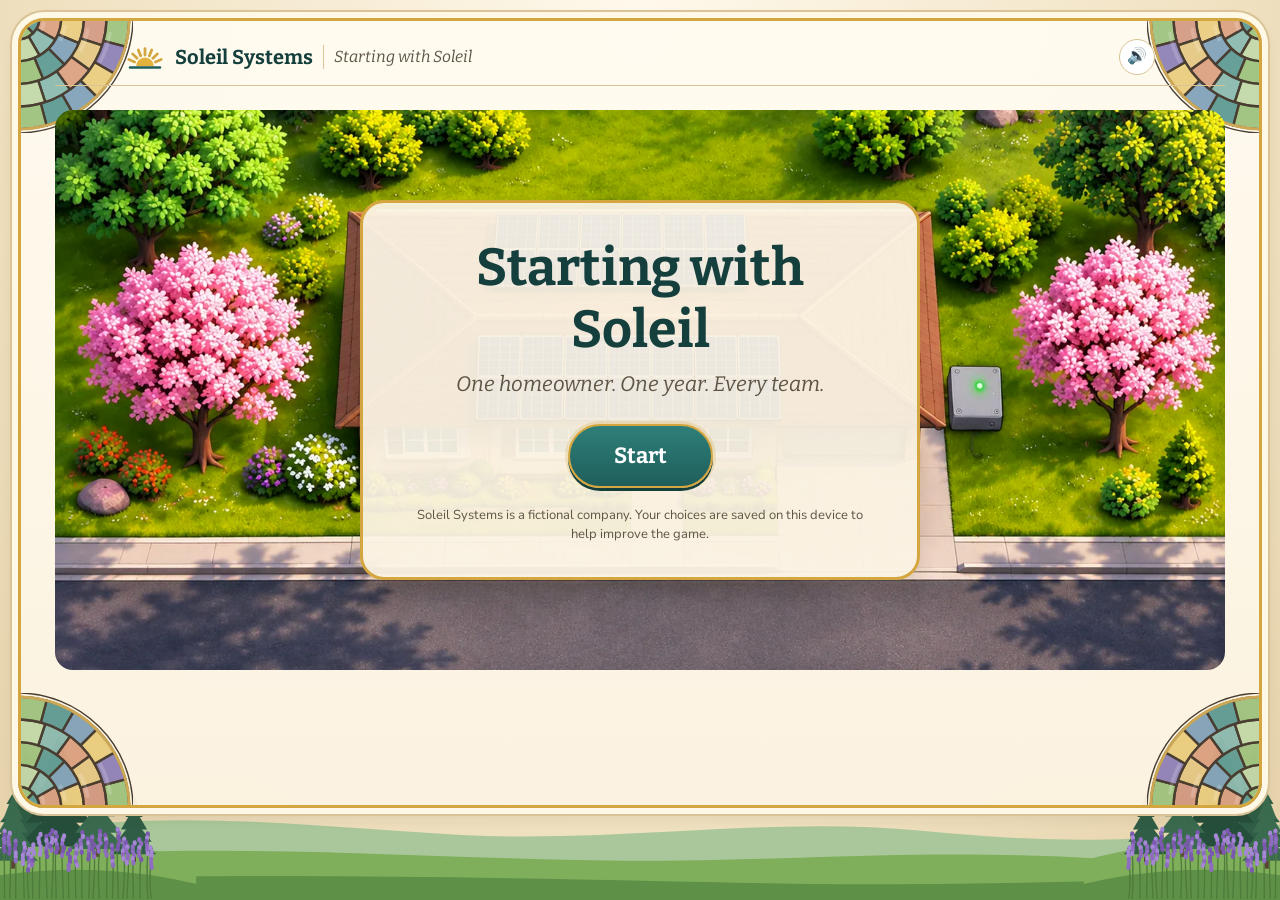
==== index.html @ 427cc626 "Starting with Soleil v0.2: playable prototype with final art and audio Incremental reveal, scaffoldi" ====
<!doctype html>
<html lang="en">
<head>
<meta charset="utf-8">
<meta name="viewport" content="width=device-width, initial-scale=1">
<title>Starting with Soleil</title>
<meta name="description" content="A learning game about frontline onboarding: one homeowner, one year, every team. Soleil Systems is a fictional company.">
<meta property="og:title" content="Starting with Soleil">
<meta property="og:description" content="One homeowner. One year. Every team. A learning game prototype.">
<meta property="og:image" content="assets/art/house-spring-fixed.webp">
<link rel="icon" href="assets/ui/mark.svg">
<link rel="preconnect" href="https://fonts.googleapis.com">
<link rel="preconnect" href="https://fonts.gstatic.com" crossorigin>
<link href="https://fonts.googleapis.com/css2?family=Bitter:ital,wght@0,600;0,700;1,500&family=Nunito+Sans:wght@400;600;700;800&display=swap" rel="stylesheet">
<link rel="stylesheet" href="css/style.css">
</head>
<body>
<div id="app" aria-live="polite"></div>
<noscript>This game needs JavaScript.</noscript>
<script src="js/config.js"></script>
<script src="js/tracker.js"></script>
<script src="js/content.js"></script>
<script src="js/game.js"></script>
</body>
</html>
---- css/style.css ----
/* Starting with Soleil — storybook look: parchment, stained-glass corners, teal and gold. */
:root {
  --teal: #1F5E5B; --teal-2: #2B7C76; --teal-dk: #143F3D;
  --gold: #D4A640; --gold-2: #E9C66A; --gold-dk: #A97E24;
  --paper: #FBF4E4; --paper-2: #F3E6C9; --paper-3: #EAD8B0;
  --ink: #2E2A24; --ink-2: #5E5546; --line: #D9C397;
  --good: #3E8E5A; --bad: #B4493A; --info: #7A6E5A; --missed: #9A6B2F;
  --role: var(--teal-2);
  --serif: 'Bitter', Georgia, 'Times New Roman', serif;
  --sans: 'Nunito Sans', 'Segoe UI', system-ui, sans-serif;
  --shadow: 0 6px 18px rgba(70, 50, 20, .14);
}
* { box-sizing: border-box; }
[hidden] { display: none !important; }
html, body { margin: 0; min-height: 100%; }
body {
  font-family: var(--sans); color: var(--ink); font-size: 16px; line-height: 1.45;
  background: radial-gradient(ellipse at 50% 0%, #FFF9EC 0%, #F1E3C4 60%, #E5D1A8 100%) fixed;
}
img { max-width: 100%; }
button { font: inherit; color: inherit; }
h1, h2, h3, h4 { font-family: var(--serif); color: var(--teal-dk); margin: 0; line-height: 1.2; }
.fine { font-size: 13px; color: var(--ink-2); }
.kicker { font-family: var(--serif); text-transform: uppercase; letter-spacing: .12em; font-size: 13px; color: var(--gold-dk); margin: 0 0 4px; font-weight: 700; }
.sub { color: var(--ink-2); margin: 6px 0 0; }

/* ---------- frame ---------- */
#app { position: relative; min-height: 100vh; padding: 18px 18px 90px; }
.frame {
  position: relative; z-index: 1; max-width: 1280px; margin: 0 auto; min-height: calc(100vh - 110px);
  background: linear-gradient(180deg, rgba(255, 251, 240, .96), rgba(251, 243, 226, .96));
  border: 3px solid var(--gold); border-radius: 26px; box-shadow: 0 0 0 6px #fff8e6, 0 0 0 8px var(--line), var(--shadow);
  padding: 14px 34px 70px; overflow: hidden;
}
.glass { position: absolute; width: 118px; height: 118px; background: url(../assets/ui/glass-corner.svg) no-repeat 0 0 / contain; pointer-events: none; z-index: 0; opacity: .92; }
.glass.tl { left: -6px; top: -6px; }
.glass.tr { right: -6px; top: -6px; transform: scaleX(-1); }
.glass.bl { left: -6px; bottom: -6px; transform: scaleY(-1); }
.glass.br { right: -6px; bottom: -6px; transform: scale(-1, -1); }
.landscape { position: fixed; left: 0; right: 0; bottom: 0; height: 170px; z-index: 0; pointer-events: none;
  background: url(../assets/ui/hills.svg) no-repeat center bottom / 100% 62%; }
.landscape::before, .landscape::after { content: ''; position: absolute; inset: 0; background: url(../assets/ui/landscape.svg) no-repeat left bottom / auto 100%; }
.landscape::after { transform: scaleX(-1); }
.content { position: relative; z-index: 1; padding-top: 10px; }

.topbar { position: relative; z-index: 2; display: flex; align-items: center; justify-content: space-between; padding: 4px 70px 10px; border-bottom: 1px solid var(--line); margin-bottom: 14px; }
.brand { display: flex; align-items: center; gap: 10px; }
.brand img { width: 40px; }
.brand b { font-family: var(--serif); font-size: 20px; color: var(--teal-dk); }
.brand span { font-family: var(--serif); font-style: italic; color: var(--ink-2); border-left: 1px solid var(--line); padding-left: 10px; }
.topright { display: flex; gap: 10px; align-items: center; }
.season-pill { display: inline-flex; align-items: center; gap: 8px; padding: 5px 14px 5px 6px; border-radius: 999px; background: var(--teal); color: #fff; font-family: var(--serif); font-weight: 700; letter-spacing: .06em; text-transform: uppercase; font-size: 13px; border: 2px solid var(--gold); }
.season-pill img { width: 26px; height: 26px; }
.iconbtn { border: 1px solid var(--line); background: #fff; border-radius: 999px; width: 36px; height: 36px; cursor: pointer; }

/* ---------- buttons ---------- */
.btn { display: inline-flex; align-items: center; justify-content: center; gap: 8px; border: 2px solid var(--gold); background: #FFF6DD; color: var(--teal-dk);
  font-family: var(--serif); font-weight: 700; font-size: 17px; padding: 10px 24px; border-radius: 999px; cursor: pointer; text-decoration: none; box-shadow: 0 2px 0 var(--gold-dk); }
.btn.primary { background: linear-gradient(180deg, #2E7F78, var(--teal)); color: #fff; box-shadow: 0 3px 0 var(--teal-dk), 0 0 0 3px rgba(212, 166, 64, .25); }
.btn.big { font-size: 22px; padding: 14px 44px; }
.btn:hover:not(:disabled) { filter: brightness(1.06); }
.btn:disabled { opacity: .45; cursor: not-allowed; box-shadow: none; }
.btn:focus-visible, button:focus-visible { outline: 3px solid var(--gold); outline-offset: 2px; }

/* ---------- rings (gold portrait frames) ---------- */
.ring { width: 120px; height: 120px; border-radius: 50%; padding: 5px; background: conic-gradient(from 0deg, var(--gold-2), var(--gold-dk), var(--gold-2), var(--gold-dk), var(--gold-2)); box-shadow: var(--shadow); flex: none; }
.ring img { width: 100%; height: 100%; border-radius: 50%; object-fit: cover; display: block; background: #9DB58A; }
.ring.big { width: 240px; height: 240px; }
.ring.sm { width: 64px; height: 64px; padding: 3px; }

/* ---------- title / intro ---------- */
.screen { animation: fade .35s ease; }
@keyframes fade { from { opacity: 0; transform: translateY(6px); } to { opacity: 1; transform: none; } }
.title-screen { position: relative; display: grid; place-items: center; min-height: 560px; }
.title-art { position: absolute; inset: 0; border-radius: 18px; overflow: hidden; }
.title-art img { width: 100%; height: 100%; object-fit: cover; filter: saturate(1.05); }
.title-card { position: relative; text-align: center; background: rgba(251, 244, 228, .94); border: 3px solid var(--gold); border-radius: 24px; padding: 34px 48px; max-width: 560px; box-shadow: var(--shadow); }
.title-card h1 { font-size: 52px; }
.title-card .tag { font-family: var(--serif); font-style: italic; font-size: 21px; color: var(--ink-2); margin: 8px 0 24px; }
.title-card .fine { margin: 18px 0 0; }
.welcome { max-width: 720px; margin: 40px auto; text-align: center; }
.welcome h2 { font-size: 38px; }
.welcome .lead { font-size: 20px; margin: 16px 0 26px; }
.goal { display: flex; gap: 18px; align-items: center; text-align: left; background: #fff; border: 2px solid var(--line); border-radius: 18px; padding: 18px 22px; margin-bottom: 28px; }
.goal img { width: 72px; }
.goal p { margin: 0; font-size: 18px; }

.teams { text-align: center; }
.teams h2 { font-size: 34px; }
.team-ring { position: relative; width: min(1000px, 100%); height: 480px; margin: 16px auto 8px; }
.team-house { position: absolute; left: 50%; top: 50%; width: 330px; height: 330px; transform: translate(-50%, -50%); border-radius: 50%; overflow: hidden; border: 6px solid var(--gold); box-shadow: var(--shadow); }
.team-house img { width: 100%; height: 100%; object-fit: cover; }
.team-badge { position: absolute; width: 150px; display: flex; flex-direction: column; align-items: center; gap: 6px; border: none; background: none; cursor: pointer; filter: grayscale(.8) opacity(.6); transition: .25s; }
.team-badge img { width: 96px; height: 96px; border-radius: 50%; box-shadow: var(--shadow); transition: .25s; }
.team-badge span { background: #fff; border: 2px solid var(--line); border-radius: 999px; padding: 3px 12px; font-family: var(--serif); font-weight: 700; font-size: 14px; color: var(--teal-dk); }
.team-badge.seen { filter: none; }
.team-badge.on img { transform: scale(1.12); box-shadow: 0 0 0 5px var(--role), 0 0 24px var(--role); }
.team-badge.on span { border-color: var(--role); }
.t0 { left: 8%; top: 0; } .t1 { left: 0; top: 36%; } .t2 { left: 64%; top: -2%; } .t3 { left: 8%; bottom: 0; } .t4 { left: 64%; bottom: 0; }
.team-info { position: absolute; right: 0; top: 34%; width: 230px; text-align: left; background: #fff; border: 3px solid var(--role); border-radius: 16px; padding: 14px 16px; box-shadow: var(--shadow); animation: fade .25s; }
.team-info h3 { color: var(--role); font-size: 21px; }
.team-info p { margin: 6px 0 0; }
.team-info .touch { border-top: 1px solid var(--line); padding-top: 6px; }
.team-foot { display: inline-flex; gap: 18px; align-items: center; background: #fff; border: 2px solid var(--line); border-radius: 999px; padding: 8px 10px 8px 20px; }
.pips { display: flex; gap: 6px; }
.pips i { width: 16px; height: 16px; border-radius: 50%; border: 2px solid var(--gold-dk); }
.pips i.on { background: #E0703D; border-color: #E0703D; }

.meet-dana { display: flex; gap: 44px; align-items: center; max-width: 900px; margin: 40px auto; }
.meet-dana h2 { font-size: 36px; }
.meet-dana .addr { display: flex; align-items: center; gap: 8px; font-weight: 700; color: var(--ink-2); }
.meet-dana .addr img { width: 28px; }
.meet-dana p { font-size: 18px; }
.meet-dana .watch { background: #fff; border-left: 4px solid var(--gold); padding: 10px 14px; border-radius: 8px; font-size: 16px; }

.season-card { text-align: center; max-width: 760px; margin: 40px auto; }
.season-card .season-icon { width: 110px; }
.season-card h2 { font-size: 40px; margin-bottom: 20px; }
.relay { display: flex; flex-wrap: wrap; gap: 10px; justify-content: center; align-items: center; margin-bottom: 18px; }
.relay span { display: inline-flex; align-items: center; gap: 8px; background: #fff; border: 2px solid var(--role); border-radius: 999px; padding: 4px 14px 4px 4px; font-weight: 700; }
.relay img { width: 38px; }
.relay b { color: var(--gold-dk); font-size: 22px; }
.season-card .btn { margin-top: 14px; }

/* ---------- play screen ---------- */
.stephead { display: flex; flex-wrap: wrap; gap: 10px; align-items: center; }
.role-pill, .date-pill, .pressure { display: inline-flex; align-items: center; gap: 8px; border-radius: 999px; font-weight: 700; padding: 4px 14px 4px 4px; }
.role-pill { background: #fff; border: 3px solid var(--role); font-family: var(--serif); font-size: 17px; color: var(--teal-dk); }
.role-pill img { width: 40px; height: 40px; }
.date-pill { background: var(--teal-dk); color: #fff; border: 2px solid var(--gold); }
.date-pill img, .pressure img { width: 28px; height: 28px; }
.pressure { background: #FFF0D6; border: 2px dashed var(--gold-dk); color: #7A4E12; }
.steps { margin-left: auto; display: flex; gap: 6px; }
.steps i { width: 16px; height: 16px; border-radius: 50%; border: 2px solid var(--teal); background: #fff; }
.steps i.done { background: var(--teal); }
.steps i.now { background: var(--gold); border-color: var(--gold-dk); box-shadow: 0 0 0 3px rgba(212, 166, 64, .3); }
.step-title { font-size: 26px; margin: 10px 0 12px; }

.stage { display: grid; grid-template-columns: minmax(0, 1.65fr) minmax(280px, 1fr); gap: 16px; }
.scene { position: relative; border-radius: 18px; overflow: hidden; border: 3px solid var(--gold); box-shadow: var(--shadow); aspect-ratio: 16 / 9; background: #b8cf9a; }
.scene .house { width: 100%; height: 100%; object-fit: cover; display: block; }
.hotspot { position: absolute; width: 54px; height: 54px; transform: translate(-50%, -50%); border: none; background: none; cursor: pointer; }
.hotspot i { position: absolute; inset: 0; border-radius: 50%; border: 4px solid #fff; box-shadow: 0 0 0 3px var(--gold), 0 0 18px #fff; animation: pulse 1.6s infinite; }
.hotspot.seen i { animation: none; opacity: .55; }
@keyframes pulse { 0%, 100% { transform: scale(.85); opacity: 1; } 50% { transform: scale(1.15); opacity: .6; } }
.viewer { position: absolute; inset: 0; display: flex; align-items: center; justify-content: center; padding: 18px; background: rgba(40, 32, 20, .28); }
.paper { position: relative; width: min(560px, 100%); max-height: 100%; overflow: auto; background: var(--paper); border: 2px solid var(--gold); border-radius: 16px; padding: 18px 20px; box-shadow: 0 10px 30px rgba(0, 0, 0, .25); animation: fade .2s; }
.paper h3 { display: flex; align-items: center; gap: 10px; font-size: 20px; margin-bottom: 10px; }
.paper h3 img { width: 36px; }
.paper p { margin: 6px 0; }
.paper .x { position: absolute; right: 10px; top: 8px; border: none; background: none; font-size: 28px; line-height: 1; cursor: pointer; color: var(--ink-2); }
.doc { background: #fff; border: 1px solid var(--line); border-radius: 10px; padding: 10px 14px; }
.doc h4 { font-size: 15px; color: var(--ink-2); margin-bottom: 4px; }
.clueimg { display: block; width: 100%; border-radius: 10px; border: 1px solid var(--line); margin: 4px 0 8px; }
.clueimg.small { width: 220px; margin-top: 10px; }
.clueimg.face { width: 72px; height: 72px; border-radius: 50%; object-fit: cover; float: right; margin: 0 0 6px 10px; border: 3px solid var(--gold); }
blockquote { margin: 0; font-family: var(--serif); font-style: italic; font-size: 17px; background: #fff; border-left: 4px solid var(--gold); border-radius: 8px; padding: 10px 14px; }
.chart { display: flex; gap: 8px; align-items: flex-end; height: 120px; padding: 8px 6px 0; background: #fff; border: 1px solid var(--line); border-radius: 10px; }
.chart .bar { flex: 1; height: 100%; display: flex; flex-direction: column; justify-content: flex-end; align-items: center; }
.chart .bar span { width: 70%; background: var(--teal-2); border-radius: 4px 4px 0 0; }
.chart .bar span.zero { background: var(--bad); }
.chart .bar span.low { background: #E0A43A; }
.chart em { font-style: normal; font-size: 12px; color: var(--ink-2); height: 18px; }
.unit { font-size: 12px; color: var(--ink-2); margin: 2px 0 8px !important; }
.week { display: grid; grid-template-columns: repeat(5, 1fr); gap: 6px; margin-bottom: 10px; }
.week > div { background: #fff; border: 1px solid var(--line); border-radius: 8px; padding: 6px; min-height: 64px; font-size: 13px; }
.week > div.today { border: 2px solid var(--teal); }
.week b { display: block; }
.slot { display: inline-block; margin-top: 6px; background: var(--teal-2); color: #fff; border-radius: 6px; padding: 1px 8px; font-weight: 700; }
.people { display: grid; grid-template-columns: 1fr 1fr; gap: 10px; }
.people > div { display: flex; gap: 10px; align-items: center; background: #fff; border: 1px solid var(--line); border-radius: 10px; padding: 8px; }
.people .clueimg { width: 64px; border: none; margin: 0; }
.people p { margin: 0; font-size: 14px; }

.call-view .callhead { display: flex; gap: 12px; align-items: center; margin-bottom: 10px; }
.call-view .callhead small { display: block; color: var(--good); font-weight: 700; }
.wave { display: flex; align-items: center; gap: 12px; background: #fff; border: 1px solid var(--line); border-radius: 999px; padding: 6px 14px 6px 6px; }
.wave .play { width: 38px; height: 38px; border-radius: 50%; border: none; background: var(--teal); color: #fff; cursor: pointer; flex: none; }
.bars { display: flex; gap: 3px; align-items: center; height: 30px; flex: 1; }
.bars i { flex: 1; background: var(--teal-2); border-radius: 2px; height: 30%; }
.talking .bars i { animation: talk .9s ease-in-out infinite; }
.bars i:nth-child(3n) { animation-delay: -.3s; } .bars i:nth-child(4n) { animation-delay: -.6s; } .bars i:nth-child(5n) { animation-delay: -.15s; }
@keyframes talk { 0%, 100% { height: 20%; } 50% { height: 95%; } }
.skip { border: none; background: none; color: var(--ink-2); text-decoration: underline; cursor: pointer; font-size: 13px; }
.quote { font-family: var(--serif); font-style: italic; font-size: 17px; margin-top: 12px !important; }

/* Dana's panel */
.dana-panel { background: #fff; border: 2px solid var(--line); border-radius: 18px; padding: 14px; display: flex; flex-direction: column; gap: 12px; box-shadow: var(--shadow); }
.who { display: flex; gap: 14px; align-items: center; }
.who .ring { width: 104px; height: 104px; }
.who h3 { font-size: 22px; }
.who p { display: flex; align-items: center; gap: 6px; margin: 3px 0 0; font-size: 14px; color: var(--ink-2); }
.who p img { width: 24px; }
.meters { display: grid; grid-template-columns: 1fr auto; gap: 12px; align-items: end; border-top: 1px solid var(--line); padding-top: 10px; }
.meters span { font-size: 12px; text-transform: uppercase; letter-spacing: .06em; color: var(--ink-2); font-weight: 700; display: block; }
.moodbar { height: 12px; border-radius: 999px; background: #EFE3C8; overflow: hidden; margin: 4px 0; }
.moodbar i { display: block; height: 100%; background: linear-gradient(90deg, #C9563F, #E0A43A 45%, #6BAA5A); border-radius: 999px; }
.mood b { font-family: var(--serif); }
.days { text-align: right; }
.days b { font-family: var(--serif); font-size: 30px; color: var(--teal-dk); }
.phone { border-top: 1px solid var(--line); padding-top: 10px; }
.phone .label, .phone .quiet { display: flex; align-items: center; gap: 6px; margin: 0 0 6px; font-size: 13px; color: var(--ink-2); font-weight: 700; }
.phone img { width: 24px; }
.sms { background: #E7F1EE; border-radius: 14px 14px 14px 4px; padding: 6px 12px; margin-bottom: 6px; font-size: 14px; }
.sms small { display: block; color: var(--ink-2); font-size: 11px; }

/* desk: case file + actions */
.desk { display: grid; grid-template-columns: minmax(260px, 1fr) minmax(0, 1.65fr); gap: 16px; margin-top: 16px; }
.casefile, .tray { position: relative; background: #fff; border: 2px solid var(--line); border-radius: 18px; padding: 14px; box-shadow: var(--shadow); }
.casefile h4, .tray h4 { font-size: 17px; margin-bottom: 8px; }
.start-item { display: flex; align-items: center; gap: 12px; width: 100%; text-align: left; border: 3px solid var(--gold); border-radius: 16px; background: linear-gradient(180deg, #2E7F78, var(--teal)); color: #fff; padding: 10px 14px; cursor: pointer; box-shadow: 0 3px 0 var(--teal-dk); }
.start-item img { width: 52px; }
.start-item b { font-family: var(--serif); font-size: 19px; display: block; }
.start-item small { opacity: .9; }
.start-item:not(.opened) { animation: nudge 1.4s ease-in-out infinite; }
.start-item.call:not(.opened) img { animation: shake .5s ease-in-out infinite; }
@keyframes nudge { 0%, 100% { box-shadow: 0 3px 0 var(--teal-dk), 0 0 0 0 rgba(212, 166, 64, .6); } 50% { box-shadow: 0 3px 0 var(--teal-dk), 0 0 0 8px rgba(212, 166, 64, 0); } }
@keyframes shake { 0%, 100% { transform: rotate(0); } 25% { transform: rotate(-12deg); } 75% { transform: rotate(12deg); } }
.start-item.opened { background: #F3F8F6; color: var(--teal-dk); box-shadow: none; border-width: 2px; padding: 6px 10px; }
.start-item.opened img { width: 36px; }
.start-item.opened b { font-size: 16px; }
.clues { display: flex; flex-direction: column; gap: 8px; margin-top: 10px; }
.clue { position: relative; display: flex; align-items: center; gap: 10px; border: 2px solid var(--line); border-radius: 12px; background: #FFFBF0; padding: 6px 10px; cursor: pointer; text-align: left; font-weight: 700; animation: fade .3s; }
.clue img { width: 36px; }
.clue em { font-style: normal; font-size: 11px; text-transform: uppercase; letter-spacing: .06em; color: var(--ink-2); border: 1px solid var(--line); border-radius: 999px; padding: 0 8px; }
.clue .newtag { display: none; margin-left: auto; font-style: normal; font-size: 11px; font-weight: 800; color: #fff; background: #E0703D; border-radius: 999px; padding: 1px 8px; }
.clue.new .newtag { display: inline-block; }
.clue.on { border-color: var(--teal); background: #EAF4F1; }
.tip { display: flex; gap: 10px; align-items: flex-start; margin-top: 10px; background: #FFF6DD; border: 2px solid var(--gold); border-radius: 14px; padding: 10px; animation: fade .3s; }
.tip img { width: 56px; height: 56px; border-radius: 50%; object-fit: cover; border: 2px solid var(--gold); flex: none; background: #fff; }
.tip b { display: block; font-family: var(--serif); }
.tip small { color: var(--ink-2); }
.tip p { margin: 4px 0 0; font-style: italic; }
.ask { margin-top: 10px; border: 2px dashed var(--gold-dk); background: #FFF9EA; border-radius: 12px; padding: 8px 12px; cursor: pointer; font-weight: 700; color: #7A4E12; width: 100%; }

.tray { display: flex; flex-direction: column; }
.tray-head { position: relative; display: flex; justify-content: space-between; align-items: center; }
.budget { display: inline-flex; align-items: center; gap: 8px; font-weight: 700; color: var(--ink-2); font-size: 14px; }
.dots { display: inline-flex; gap: 5px; }
.dots i { width: 18px; height: 18px; border-radius: 50%; border: 2px solid var(--gold-dk); background: var(--gold-2); }
.dots i.used { background: #fff; border-color: var(--line); }
.actions { display: grid; grid-template-columns: 1fr 1fr; gap: 8px; margin: 8px 0 12px; flex: 1; align-content: start; }
.actions .empty { grid-column: 1 / -1; color: var(--ink-2); font-style: italic; margin: 10px 0; }
.action { display: flex; align-items: center; gap: 10px; text-align: left; border: 2px solid var(--line); border-radius: 12px; background: #FFFBF0; padding: 9px 12px; cursor: pointer; font-weight: 600; min-height: 52px; }
.action .tick { width: 22px; height: 22px; flex: none; border-radius: 6px; border: 2px solid var(--teal); background: #fff; }
.action.on { border-color: var(--teal); background: #E3F1EC; }
.action.on .tick { background: var(--teal) url("data:image/svg+xml,%3Csvg xmlns='http://www.w3.org/2000/svg' viewBox='0 0 20 20'%3E%3Cpath d='M4 10l4 4 8-8' stroke='white' stroke-width='3' fill='none'/%3E%3C/svg%3E") center / 80% no-repeat; }
.action:disabled { opacity: .45; cursor: not-allowed; }
.action.fresh { animation: pop .45s ease; }
@keyframes pop { 0% { transform: scale(.92); background: #FFF0C2; } 100% { transform: none; } }
.pass { align-self: flex-end; }

.coach { position: absolute; z-index: 5; left: 10px; top: calc(100% + 8px); width: max-content; background: var(--teal-dk); color: #fff; border-radius: 12px; padding: 8px 32px 8px 12px; font-weight: 700; font-size: 14px; box-shadow: var(--shadow); max-width: 280px; animation: fade .3s; }
.coach::before { content: ''; position: absolute; left: 18px; top: -7px; border: 7px solid transparent; border-top: 0; border-bottom-color: var(--teal-dk); }
.coach button { position: absolute; right: 6px; top: 2px; border: none; background: none; color: #fff; font-size: 18px; cursor: pointer; }
.start, .clues, .pass { position: relative; }
.pass .coach { left: auto; right: 0; top: auto; bottom: calc(100% + 8px); font-family: var(--sans); }
.pass .coach::before { top: auto; bottom: -7px; left: auto; right: 18px; border-top: 7px solid var(--teal-dk); border-bottom: 0; }

/* overlays */
.overlay { position: fixed; inset: 0; z-index: 20; display: grid; place-items: center; background: rgba(30, 24, 14, .45); padding: 16px; animation: fade .2s; }
.reaction, .handoff { background: var(--paper); border: 3px solid var(--gold); border-radius: 22px; padding: 24px 28px; max-width: 540px; width: 100%; text-align: center; box-shadow: 0 16px 40px rgba(0, 0, 0, .3); }
.reaction .ring { margin: 0 auto 12px; }
.bubble { position: relative; background: #fff; border: 2px solid var(--line); border-radius: 18px; padding: 12px 16px; font-family: var(--serif); font-size: 19px; margin-bottom: 18px; }
.as-text .bubble { background: #E7F1EE; border-color: #BCD8CF; font-family: var(--sans); font-size: 17px; text-align: left; }
.bubble small { display: block; font-family: var(--sans); font-size: 12px; color: var(--ink-2); font-weight: 700; }
.hand { display: flex; align-items: center; justify-content: center; gap: 12px; margin: 12px 0; flex-wrap: wrap; }
.hand span { display: inline-flex; align-items: center; gap: 8px; background: #fff; border: 3px solid var(--role); border-radius: 999px; padding: 4px 14px 4px 4px; font-weight: 800; }
.hand img { width: 44px; }
.hand .arrow { font-size: 30px; color: var(--gold-dk); animation: slide 1s ease-in-out infinite; }
@keyframes slide { 0%, 100% { transform: translateX(-4px); } 50% { transform: translateX(6px); } }

/* replay */
.replay-head { display: flex; justify-content: space-between; align-items: center; gap: 16px; margin-bottom: 16px; flex-wrap: wrap; }
.replay-head h2 { font-size: 32px; }
.replay-dana { display: flex; gap: 12px; align-items: center; background: #fff; border: 2px solid var(--line); border-radius: 999px; padding: 6px 18px 6px 6px; }
.replay-dana small { display: block; color: var(--ink-2); }
.chain { display: flex; flex-direction: column; }
.chain-step { display: grid; grid-template-columns: 190px 1fr; gap: 16px; background: #fff; border: 2px solid var(--line); border-left: 8px solid var(--role); border-radius: 16px; padding: 12px 16px; }
.chain-badge { display: flex; flex-direction: column; align-items: center; text-align: center; gap: 4px; font-family: var(--serif); font-weight: 700; color: var(--teal-dk); }
.chain-badge img { width: 58px; }
.chain-badge small { font-family: var(--sans); color: var(--ink-2); font-weight: 600; }
.chain-body .did { margin: 0 0 6px; }
.chain-body ul { margin: 0; padding: 0; list-style: none; }
.chain-body li { padding: 3px 0 3px 26px; position: relative; }
.chain-body li::before { position: absolute; left: 0; top: 3px; width: 18px; height: 18px; border-radius: 50%; color: #fff; font-size: 12px; font-weight: 800; display: grid; place-items: center; }
.chain-body li.good::before { content: '✓'; background: var(--good); }
.chain-body li.bad::before { content: '!'; background: var(--bad); }
.chain-body li.info::before { content: 'i'; background: var(--info); }
.chain-body li.missed { color: var(--missed); font-style: italic; }
.chain-body li.missed::before { content: '–'; background: var(--missed); }
.chain-link { width: 4px; height: 22px; margin-left: 100px; background: repeating-linear-gradient(var(--gold) 0 5px, transparent 5px 9px); }
.replay > .btn { margin-top: 18px; float: right; }

/* year end */
.year-end h2 { font-size: 34px; text-align: center; }
.ye-strip { display: flex; justify-content: center; gap: 18px; margin: 16px 0; flex-wrap: wrap; }
.ye-season { display: flex; flex-direction: column; align-items: center; gap: 6px; background: #fff; border: 2px solid var(--line); border-radius: 16px; padding: 10px 18px; }
.ye-season b { font-family: var(--serif); }
.ye-season small { color: var(--ink-2); }
.ye-points { max-width: 760px; margin: 0 auto 16px; text-align: center; font-size: 18px; }
.ye-points p { margin: 6px 0; }
.ye-cols { display: grid; grid-template-columns: 260px 1fr; gap: 16px; }
.ye-stats { display: grid; gap: 10px; align-content: start; }
.ye-stats div { background: #fff; border: 2px solid var(--line); border-radius: 14px; padding: 10px 14px; }
.ye-stats b { font-family: var(--serif); font-size: 30px; color: var(--teal-dk); display: block; }
.ye-stats span { color: var(--ink-2); }
.ye-list { list-style: none; margin: 0; padding: 0; background: #fff; border: 2px solid var(--line); border-radius: 14px; max-height: 420px; overflow: auto; }
.ye-list li { display: flex; justify-content: space-between; gap: 10px; padding: 8px 14px; border-bottom: 1px solid #F0E6CF; }
.ye-list em { font-style: normal; font-weight: 700; white-space: nowrap; }
.o-caught em, .o-avoided em { color: var(--good); }
.o-guessed em { color: var(--gold-dk); }
.o-missed em, .o-fell_for em { color: var(--bad); }
.ye-actions { display: flex; gap: 12px; justify-content: center; margin: 20px 0 6px; flex-wrap: wrap; }
.year-end > .fine { text-align: center; }

/* seasons tint the frame edge */
.season-summer .frame { border-color: #D9A23A; }
.season-fall .frame { border-color: #C4663A; }
.season-winter .frame { border-color: #7FA0BC; }
.season-winter .landscape { filter: saturate(.35) brightness(1.15); }
.season-fall .landscape { filter: hue-rotate(-35deg) saturate(1.1); }

/* ---------- smaller screens ---------- */
@media (max-width: 980px) {
  #app { padding: 8px 8px 60px; }
  .frame { padding: 10px 14px 20px; border-radius: 18px; }
  .glass { width: 70px; height: 70px; }
  .topbar { padding: 2px 46px 8px; }
  .brand span { display: none; }
  .stage, .desk { grid-template-columns: 1fr; }
  .actions { grid-template-columns: 1fr; }
  .meet-dana { flex-direction: column; text-align: center; gap: 20px; }
  .team-ring { height: auto; display: grid; grid-template-columns: repeat(2, 1fr); gap: 12px; }
  .team-house { position: static; transform: none; width: 220px; height: 220px; grid-column: 1 / -1; margin: 0 auto; }
  .team-badge, .team-info { position: static; width: auto; }
  .team-info { grid-column: 1 / -1; }
  .chain-step { grid-template-columns: 1fr; }
  .ye-cols { grid-template-columns: 1fr; }
  .title-card h1 { font-size: 38px; }
  .landscape { height: 90px; }
}
@media (max-width: 980px) {
  .viewer { position: fixed; z-index: 15; inset: 0; padding: 14px; background: rgba(40, 32, 20, .5); }
  .paper { max-height: 92vh; }
}
@media (max-width: 600px) {
  .glass { width: 52px; height: 52px; }
  .topbar { padding: 2px 28px 8px; }
  .brand img { width: 30px; }
  .brand b { font-size: 16px; }
  .season-pill { font-size: 0; padding: 3px; gap: 0; }
  .season-pill img { width: 24px; height: 24px; }
  .step-title { font-size: 22px; }
  .stephead { gap: 6px; }
  .role-pill { font-size: 15px; }
  .ring.big { width: 180px; height: 180px; }
  .title-card { padding: 24px 20px; }
  .people { grid-template-columns: 1fr; }
}
@media (prefers-reduced-motion: reduce) { *, *::before, *::after { animation: none !important; transition: none !important; } }
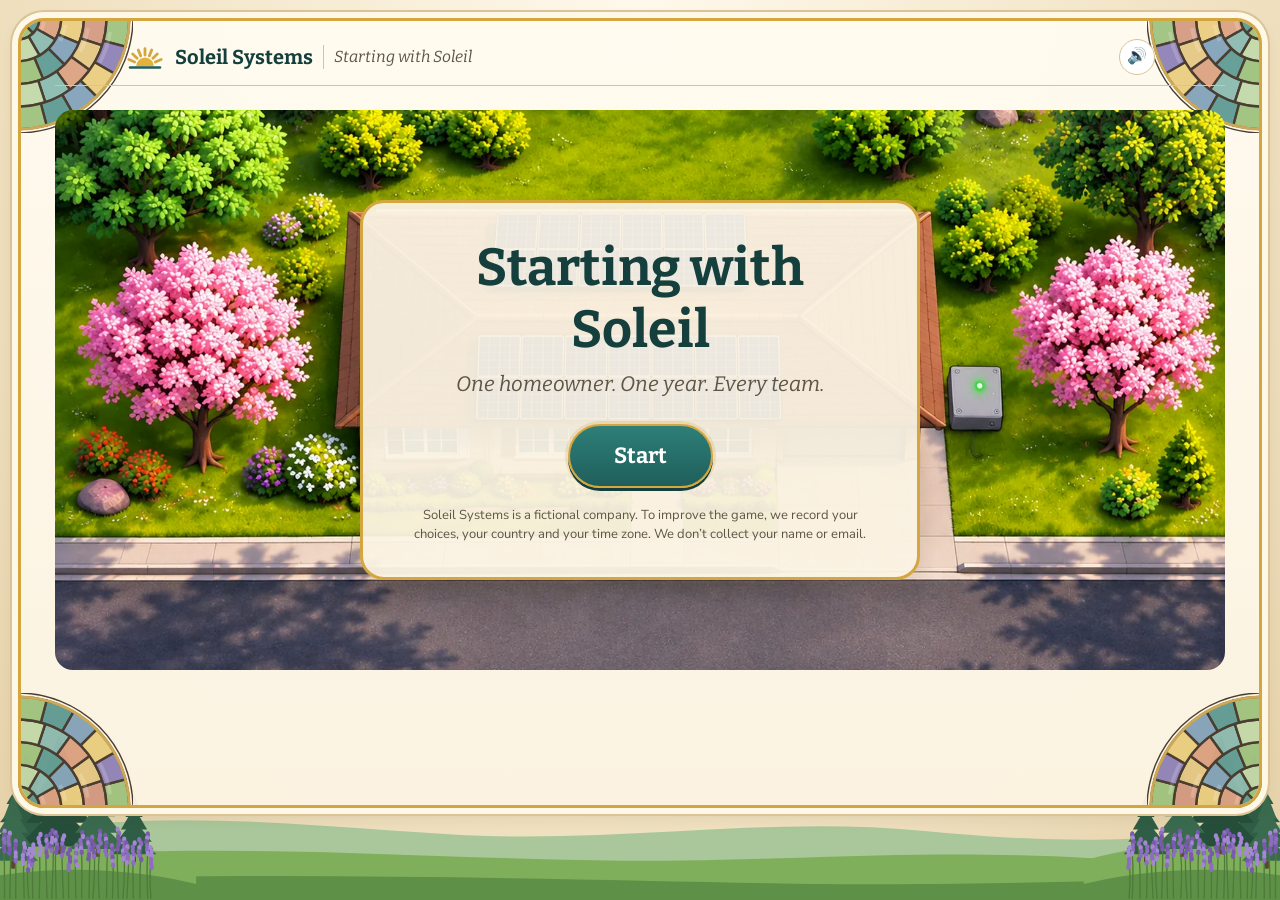
==== commit 6f73b0b7: "Clearer decision records (did/missed, avoided/chose), score summer recap/waive, privacy line, Linked" ====
--- a/index.html
+++ b/index.html
@@ -5,21 +5,28 @@
 <meta name="viewport" content="width=device-width, initial-scale=1">
 <title>Starting with Soleil</title>
 <meta name="description" content="A learning game about frontline onboarding: one homeowner, one year, every team. Soleil Systems is a fictional company.">
+<meta property="og:type" content="website">
+<meta property="og:url" content="https://edtechtris.github.io/soleil-systems/">
 <meta property="og:title" content="Starting with Soleil">
-<meta property="og:description" content="One homeowner. One year. Every team. A learning game prototype.">
-<meta property="og:image" content="assets/art/house-spring-fixed.webp">
+<meta property="og:description" content="One homeowner. One year. Five frontline teams. A learning game. Soleil Systems is a fictional company.">
+<meta property="og:image" content="https://edtechtris.github.io/soleil-systems/assets/share-card.jpg">
+<meta property="og:image:width" content="1200">
+<meta property="og:image:height" content="627">
+<meta property="og:image:alt" content="Starting with Soleil: a learning game. A house with solar panels and Dana Reyes, the homeowner.">
+<meta name="twitter:card" content="summary_large_image">
 <link rel="icon" href="assets/ui/mark.svg">
 <link rel="preconnect" href="https://fonts.googleapis.com">
 <link rel="preconnect" href="https://fonts.gstatic.com" crossorigin>
 <link href="https://fonts.googleapis.com/css2?family=Bitter:ital,wght@0,600;0,700;1,500&family=Nunito+Sans:wght@400;600;700;800&display=swap" rel="stylesheet">
-<link rel="stylesheet" href="css/style.css">
+<link rel="stylesheet" href="css/style.css?v=0.3.7">
 </head>
 <body>
 <div id="app" aria-live="polite"></div>
 <noscript>This game needs JavaScript.</noscript>
-<script src="js/config.js"></script>
-<script src="js/tracker.js"></script>
-<script src="js/content.js"></script>
-<script src="js/game.js"></script>
+<script src="js/config.js?v=0.3.7"></script>
+<script src="js/countries.js?v=0.3.7"></script>
+<script src="js/tracker.js?v=0.3.7"></script>
+<script src="js/content.js?v=0.3.7"></script>
+<script src="js/game.js?v=0.3.7"></script>
 </body>
 </html>
--- a/css/style.css
+++ b/css/style.css
@@ -83,7 +83,8 @@
 .welcome .lead { font-size: 20px; margin: 16px 0 26px; }
 .goal { display: flex; gap: 18px; align-items: center; text-align: left; background: #fff; border: 2px solid var(--line); border-radius: 18px; padding: 18px 22px; margin-bottom: 28px; }
 .goal img { width: 72px; }
-.goal p { margin: 0; font-size: 18px; }
+.goal p { margin: 0 0 6px; font-size: 18px; }
+.goal p:last-child { margin-bottom: 0; }
 
 .teams { text-align: center; }
 .teams h2 { font-size: 34px; }
@@ -108,8 +109,9 @@
 
 .meet-dana { display: flex; gap: 44px; align-items: center; max-width: 900px; margin: 40px auto; }
 .meet-dana h2 { font-size: 36px; }
-.meet-dana .addr { display: flex; align-items: center; gap: 8px; font-weight: 700; color: var(--ink-2); }
-.meet-dana .addr img { width: 28px; }
+.meet-dana h2 { margin-bottom: 6px; }
+.meet-dana .addr { margin: 2px 0; font-weight: 700; color: var(--ink-2); font-size: 18px; }
+.meet-dana .addr + p:not(.addr) { margin-top: 16px; }
 .meet-dana p { font-size: 18px; }
 .meet-dana .watch { background: #fff; border-left: 4px solid var(--gold); padding: 10px 14px; border-radius: 8px; font-size: 16px; }
 
@@ -250,12 +252,12 @@
 @keyframes pop { 0% { transform: scale(.92); background: #FFF0C2; } 100% { transform: none; } }
 .pass { align-self: flex-end; }
 
-.coach { position: absolute; z-index: 5; left: 10px; top: calc(100% + 8px); width: max-content; background: var(--teal-dk); color: #fff; border-radius: 12px; padding: 8px 32px 8px 12px; font-weight: 700; font-size: 14px; box-shadow: var(--shadow); max-width: 280px; animation: fade .3s; }
+.coach { position: absolute; z-index: 5; left: 10px; top: calc(100% + 8px); width: max-content; pointer-events: none; background: var(--teal-dk); color: #fff; border-radius: 12px; padding: 8px 32px 8px 12px; font-weight: 700; font-size: 14px; box-shadow: var(--shadow); max-width: 280px; animation: fade .3s; }
 .coach::before { content: ''; position: absolute; left: 18px; top: -7px; border: 7px solid transparent; border-top: 0; border-bottom-color: var(--teal-dk); }
-.coach button { position: absolute; right: 6px; top: 2px; border: none; background: none; color: #fff; font-size: 18px; cursor: pointer; }
-.start, .clues, .pass { position: relative; }
-.pass .coach { left: auto; right: 0; top: auto; bottom: calc(100% + 8px); font-family: var(--sans); }
-.pass .coach::before { top: auto; bottom: -7px; left: auto; right: 18px; border-top: 7px solid var(--teal-dk); border-bottom: 0; }
+.coach button { position: absolute; right: 6px; top: 2px; border: none; background: none; color: #fff; font-size: 18px; cursor: pointer; pointer-events: auto; }
+.start, .clues { position: relative; }
+.coach.up { left: auto; right: 14px; top: auto; bottom: 74px; }
+.coach.up::before { top: auto; bottom: -7px; left: auto; right: 18px; border-top: 7px solid var(--teal-dk); border-bottom: 0; }
 
 /* overlays */
 .overlay { position: fixed; inset: 0; z-index: 20; display: grid; place-items: center; background: rgba(30, 24, 14, .45); padding: 16px; animation: fade .2s; }
@@ -330,11 +332,16 @@
   .brand span { display: none; }
   .stage, .desk { grid-template-columns: 1fr; }
   .actions { grid-template-columns: 1fr; }
-  .meet-dana { flex-direction: column; text-align: center; gap: 20px; }
-  .team-ring { height: auto; display: grid; grid-template-columns: repeat(2, 1fr); gap: 12px; }
-  .team-house { position: static; transform: none; width: 220px; height: 220px; grid-column: 1 / -1; margin: 0 auto; }
-  .team-badge, .team-info { position: static; width: auto; }
-  .team-info { grid-column: 1 / -1; }
+  .meet-dana { flex-direction: column; text-align: center; gap: 20px; margin: 16px auto; }
+  .goal { flex-direction: column; text-align: center; }
+  .team-ring { height: auto; display: grid; grid-template-columns: repeat(2, 1fr); gap: 14px 10px; }
+  .team-house { position: static; transform: none; width: 200px; height: 200px; grid-column: 1 / -1; margin: 0 auto; }
+  .team-badge { position: static; width: auto; }
+  .team-badge img { width: 72px; height: 72px; }
+  .team-badge span { font-size: 13px; }
+  .team-info { position: sticky; bottom: 8px; z-index: 3; width: auto; grid-column: 1 / -1; }
+  .team-foot { display: flex; flex-direction: column; gap: 10px; width: 100%; border-radius: 18px; padding: 12px; }
+  .team-foot .btn, .pass { width: 100%; }
   .chain-step { grid-template-columns: 1fr; }
   .ye-cols { grid-template-columns: 1fr; }
   .title-card h1 { font-size: 38px; }
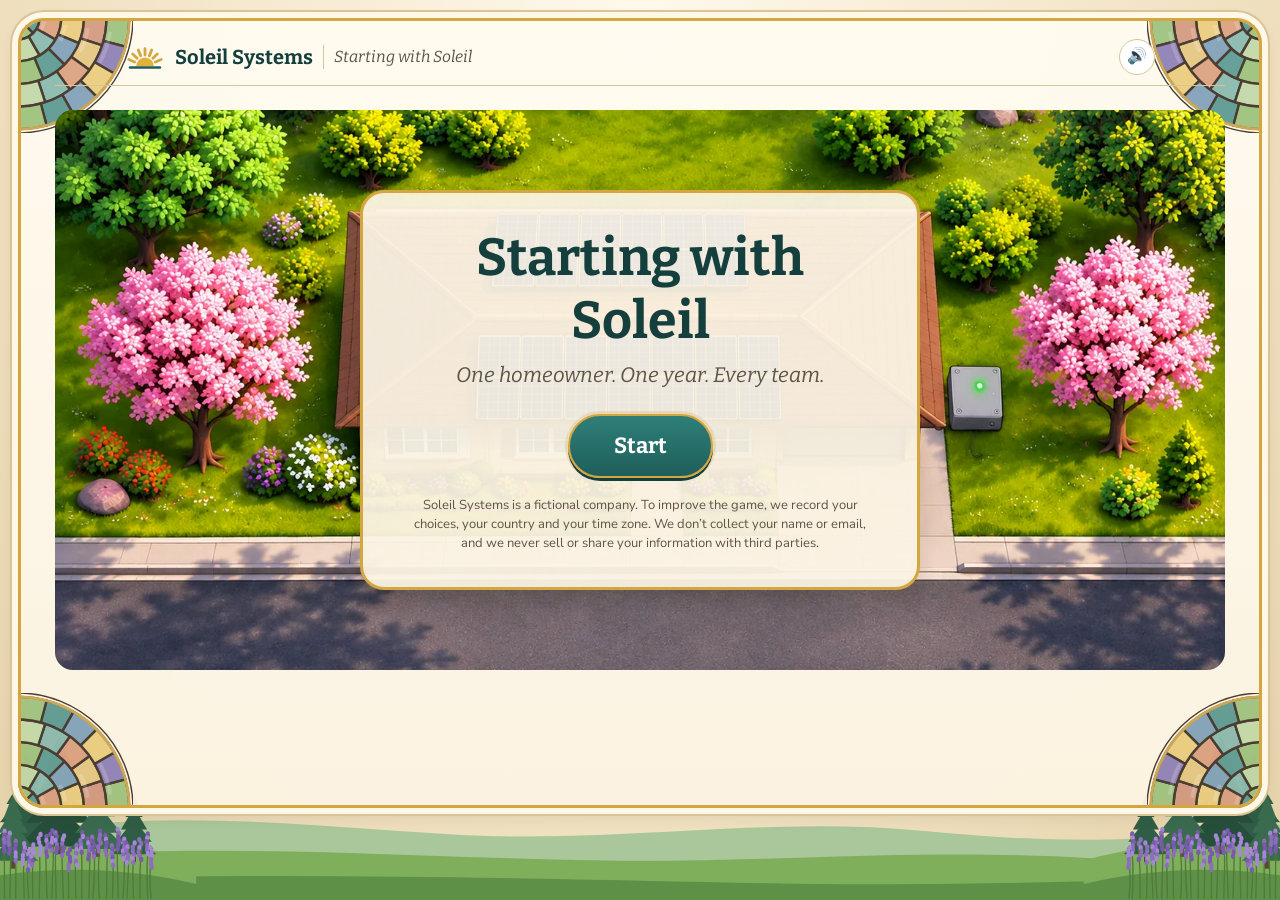
==== commit bd8130ae: "Privacy line: never sell or share information with third parties Co-Authored-By: Claude Opus 5.5 <no" ====
--- a/index.html
+++ b/index.html
@@ -18,15 +18,15 @@
 <link rel="preconnect" href="https://fonts.googleapis.com">
 <link rel="preconnect" href="https://fonts.gstatic.com" crossorigin>
 <link href="https://fonts.googleapis.com/css2?family=Bitter:ital,wght@0,600;0,700;1,500&family=Nunito+Sans:wght@400;600;700;800&display=swap" rel="stylesheet">
-<link rel="stylesheet" href="css/style.css?v=0.3.7">
+<link rel="stylesheet" href="css/style.css?v=0.3.8">
 </head>
 <body>
 <div id="app" aria-live="polite"></div>
 <noscript>This game needs JavaScript.</noscript>
-<script src="js/config.js?v=0.3.7"></script>
-<script src="js/countries.js?v=0.3.7"></script>
-<script src="js/tracker.js?v=0.3.7"></script>
-<script src="js/content.js?v=0.3.7"></script>
-<script src="js/game.js?v=0.3.7"></script>
+<script src="js/config.js?v=0.3.8"></script>
+<script src="js/countries.js?v=0.3.8"></script>
+<script src="js/tracker.js?v=0.3.8"></script>
+<script src="js/content.js?v=0.3.8"></script>
+<script src="js/game.js?v=0.3.8"></script>
 </body>
 </html>
